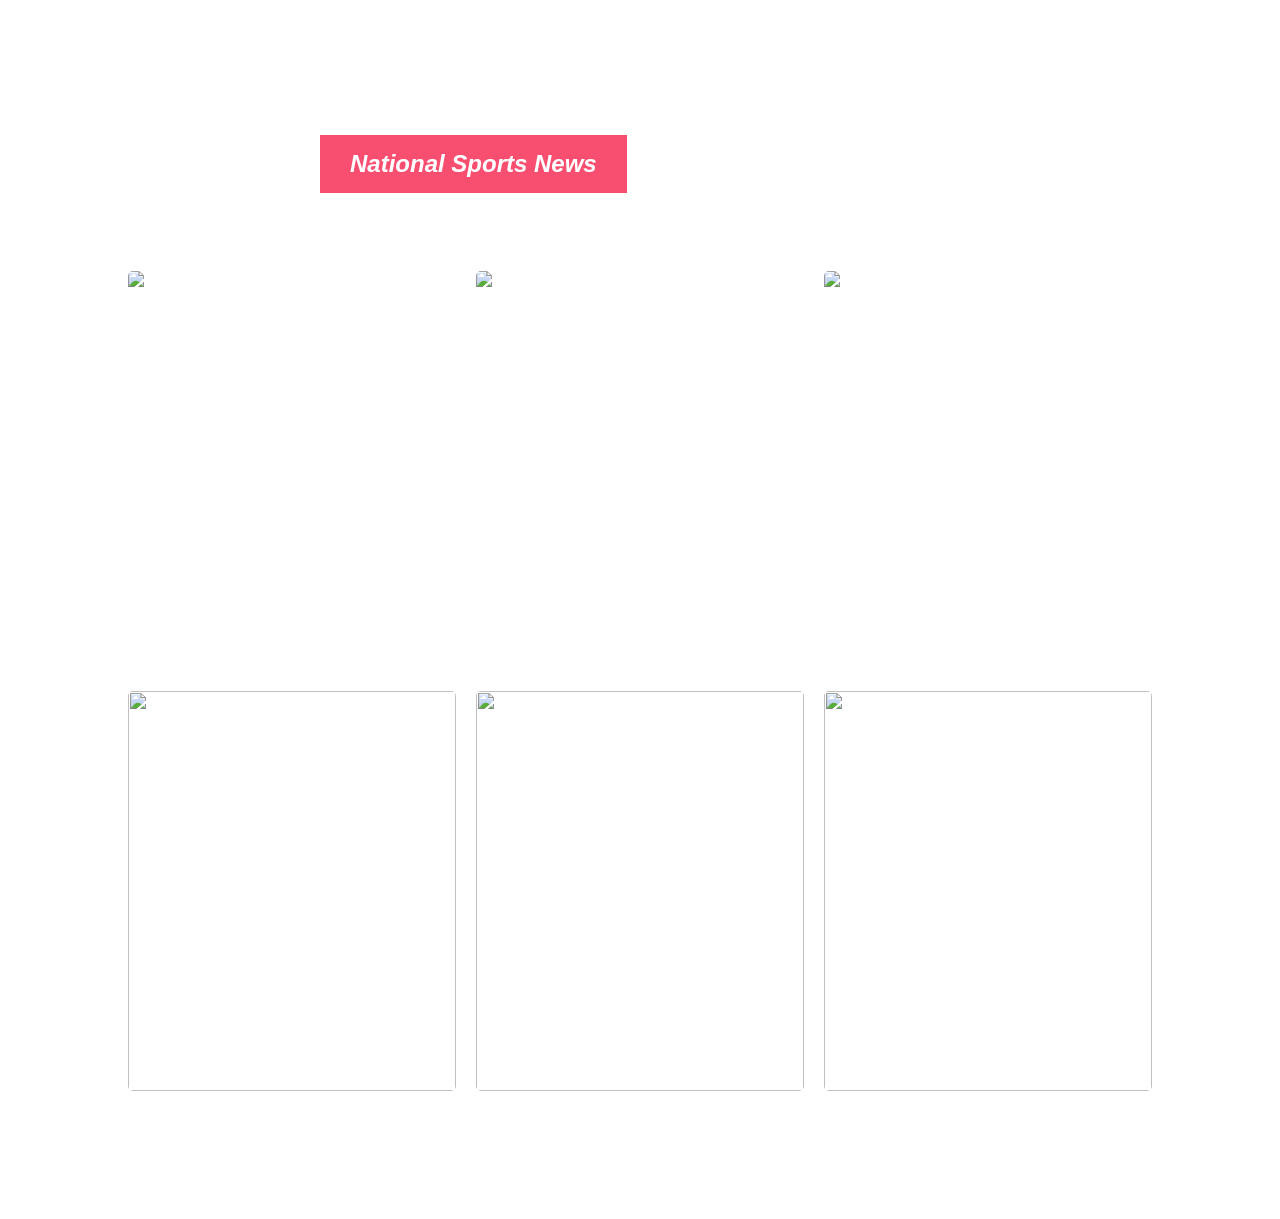
==== index.html @ f2015671 "Add files via upload" ====
<!DOCTYPE html>
<html lang="en">

<head>
    <meta charset="UTF-8">
    <meta name="viewport" content="width=device-width, initial-scale=1.0">
    <title>Sports National</title>
    <link rel="preconnect" href="https://fonts.googleapis.com">
    <link rel="stylesheet" href="style.css">
</head>

<body>
    <!-------------------navbar--------------------------->
    <nav>
        <div class="container">
            <div class="logo">
                <p>N.S.N</p>
            </div>

            <div class="nav-links">
                <ul>
                    <li><a href="#">Projects</a></li>
                    <li><a href="#">Accounts</a></li>
                    <li><a href="#">About</a></li>
                </ul>
            </div>
        </div>
    </nav>


<!----------------------headlines-------------------------->
    <div class="container-body">

        <div class="headlines">
            <h2>National Sports News</h2>
        </div>
    </div>
<!----------------------grid items-------------------------->
    <div class="main-container">
        <div class="item">
                <a
                    href="LA-news.html">
                    <img src="images/bball.webp" alt="nba"></a>
        </div>
        <div class="item"> 
                <a
                    href="https://www.mmafighting.com/2025/2/4/24359094/sean-strickland-rips-khamzat-chimaev-relationship-ramzan-kadyrov-you-got-buddy-buddy-with-dictator">
                    <img src="images/mma.webp" alt="mma"></a>         
        </div>
        <div class="item">
                <a
                    href="https://www.espn.com/soccer/story/_/id/43679286/laliga-mbappe-foul-espanyol-romero-gavi-injury-barcelona-graham-hunter">
                    <img src="images/Untitled design.jpeg" alt="soccer">
                </a>
        </div>
        <div class="item">
                <a
                    href="https://en.volleyballworld.com/volleyball/competitions/superlega/news/lube-keep-it-up-master-straight-set-win-in-piacenza">
                    <img src="images/vball.jpg" alt="">
                </a>
        </div>
        <div class="item">
                <a
                    href="https://en.volleyballworld.com/volleyball/competitions/superliga-masculina/news/olympic-champions-shine-cruzeiro-beat-sesi-five-sets">
                    <img src="images/volley.jpg" alt=""></a>
        </div>
        <div class="item">
                <a
                    href="https://en.volleyballworld.com/news/tie-breaker-queens-thrill-first-place-pro-volleyball-federation">
                    <img src="images/volleyball.jpg" alt="">
                </a>
        </div>
    </div>
</body>

</html>
---- style.css ----
*{
    padding: 0;
    margin: 0;
    box-sizing: border-box;
    font-family: 'Poppins', sans-serif;
    color: #fff;
}

body{
    background: url(images/Untitled\ design.png);
    background-size: cover;
    background-repeat: no-repeat;
    scroll-behavior: smooth;
}

ul, li, a, h2, h3{
    text-decoration: none;
    list-style: none;
    color: #fff;
}

.container{
    display: flex;
    justify-content: space-between;
    align-items: center;
    padding: 15px 12%;
}

.logo p{
    font-size: 20px;
    font-family: sans-serif;
    font-style: italic;
    font-weight: 900;
}

.nav-links ul, li{
    display: flex;
    gap: 3em;
    font-size: 20px;
}

.nav-links li,a:hover{
    color: #bd0101;
}

.container-body{
    display: flex;
    justify-content: center;
    align-items: center;
    min-height: 10vh;
}

.headlines{
    display: flex;
    position: absolute;
    left: 25%;
    top: 15%;
    background-color: #f50f3dbc;
    backdrop-filter: blur(7px);
}

.headlines h2{
    font-style: italic;
    padding: 15px 30px;
}

.main-container{
    display: grid;
    grid-template-columns: repeat(3, 1fr);
    grid-auto-rows: 400px;

    margin: 10%;
    gap: 20px;
}

.item{
    border: #bd0101 solid 1px;
    border-radius: 5px;
    border: none;
    overflow: hidden;
    
}

.item img{
    object-fit: cover;
    height: 100%;
    width: 100%;
    transition: 0.25s ease-in;
}

.item img:hover{
    transform: scale(1.0159);
    opacity: 0.6109;
}
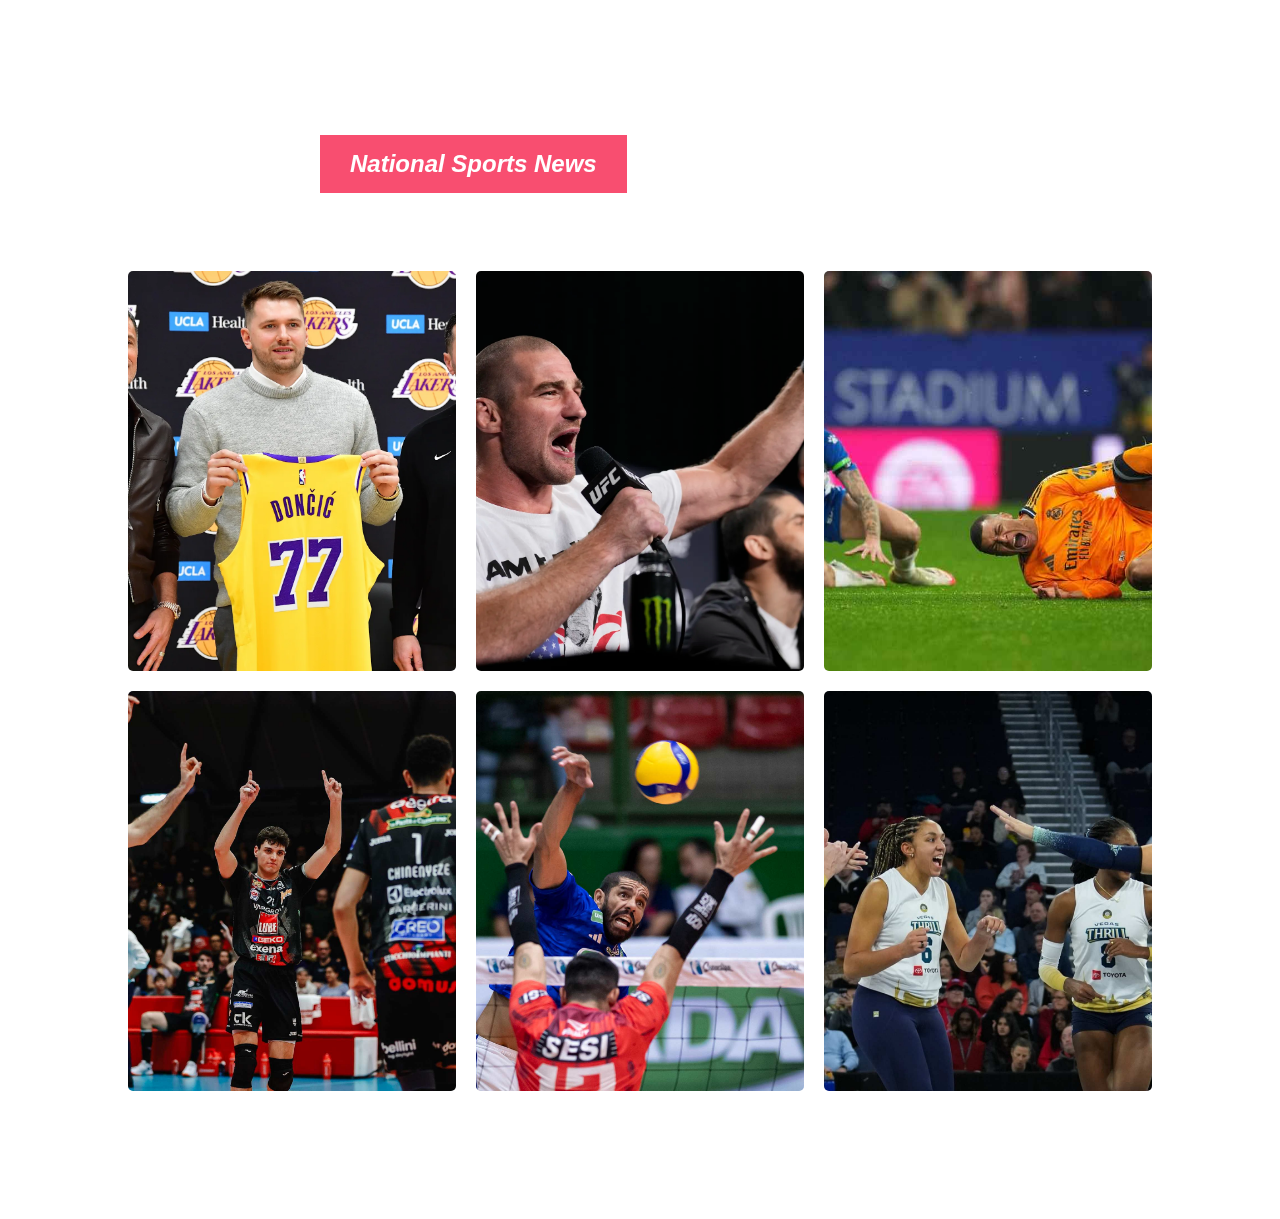
==== commit eb869be7: "Update index.html" ====
--- a/index.html
+++ b/index.html
@@ -40,37 +40,37 @@
         <div class="item">
                 <a
                     href="LA-news.html">
-                    <img src="images/bball.webp" alt="nba"></a>
+                    <img src="bball.webp" alt="nba"></a>
         </div>
         <div class="item"> 
                 <a
                     href="https://www.mmafighting.com/2025/2/4/24359094/sean-strickland-rips-khamzat-chimaev-relationship-ramzan-kadyrov-you-got-buddy-buddy-with-dictator">
-                    <img src="images/mma.webp" alt="mma"></a>         
+                    <img src="mma.webp" alt="mma"></a>         
         </div>
         <div class="item">
                 <a
                     href="https://www.espn.com/soccer/story/_/id/43679286/laliga-mbappe-foul-espanyol-romero-gavi-injury-barcelona-graham-hunter">
-                    <img src="images/Untitled design.jpeg" alt="soccer">
+                    <img src="Untitled design.jpeg" alt="soccer">
                 </a>
         </div>
         <div class="item">
                 <a
                     href="https://en.volleyballworld.com/volleyball/competitions/superlega/news/lube-keep-it-up-master-straight-set-win-in-piacenza">
-                    <img src="images/vball.jpg" alt="">
+                    <img src="vball.jpg" alt="">
                 </a>
         </div>
         <div class="item">
                 <a
                     href="https://en.volleyballworld.com/volleyball/competitions/superliga-masculina/news/olympic-champions-shine-cruzeiro-beat-sesi-five-sets">
-                    <img src="images/volley.jpg" alt=""></a>
+                    <img src="volley.jpg" alt=""></a>
         </div>
         <div class="item">
                 <a
                     href="https://en.volleyballworld.com/news/tie-breaker-queens-thrill-first-place-pro-volleyball-federation">
-                    <img src="images/volleyball.jpg" alt="">
+                    <img src="volleyball.jpg" alt="">
                 </a>
         </div>
     </div>
 </body>
 
-</html>+</html>
